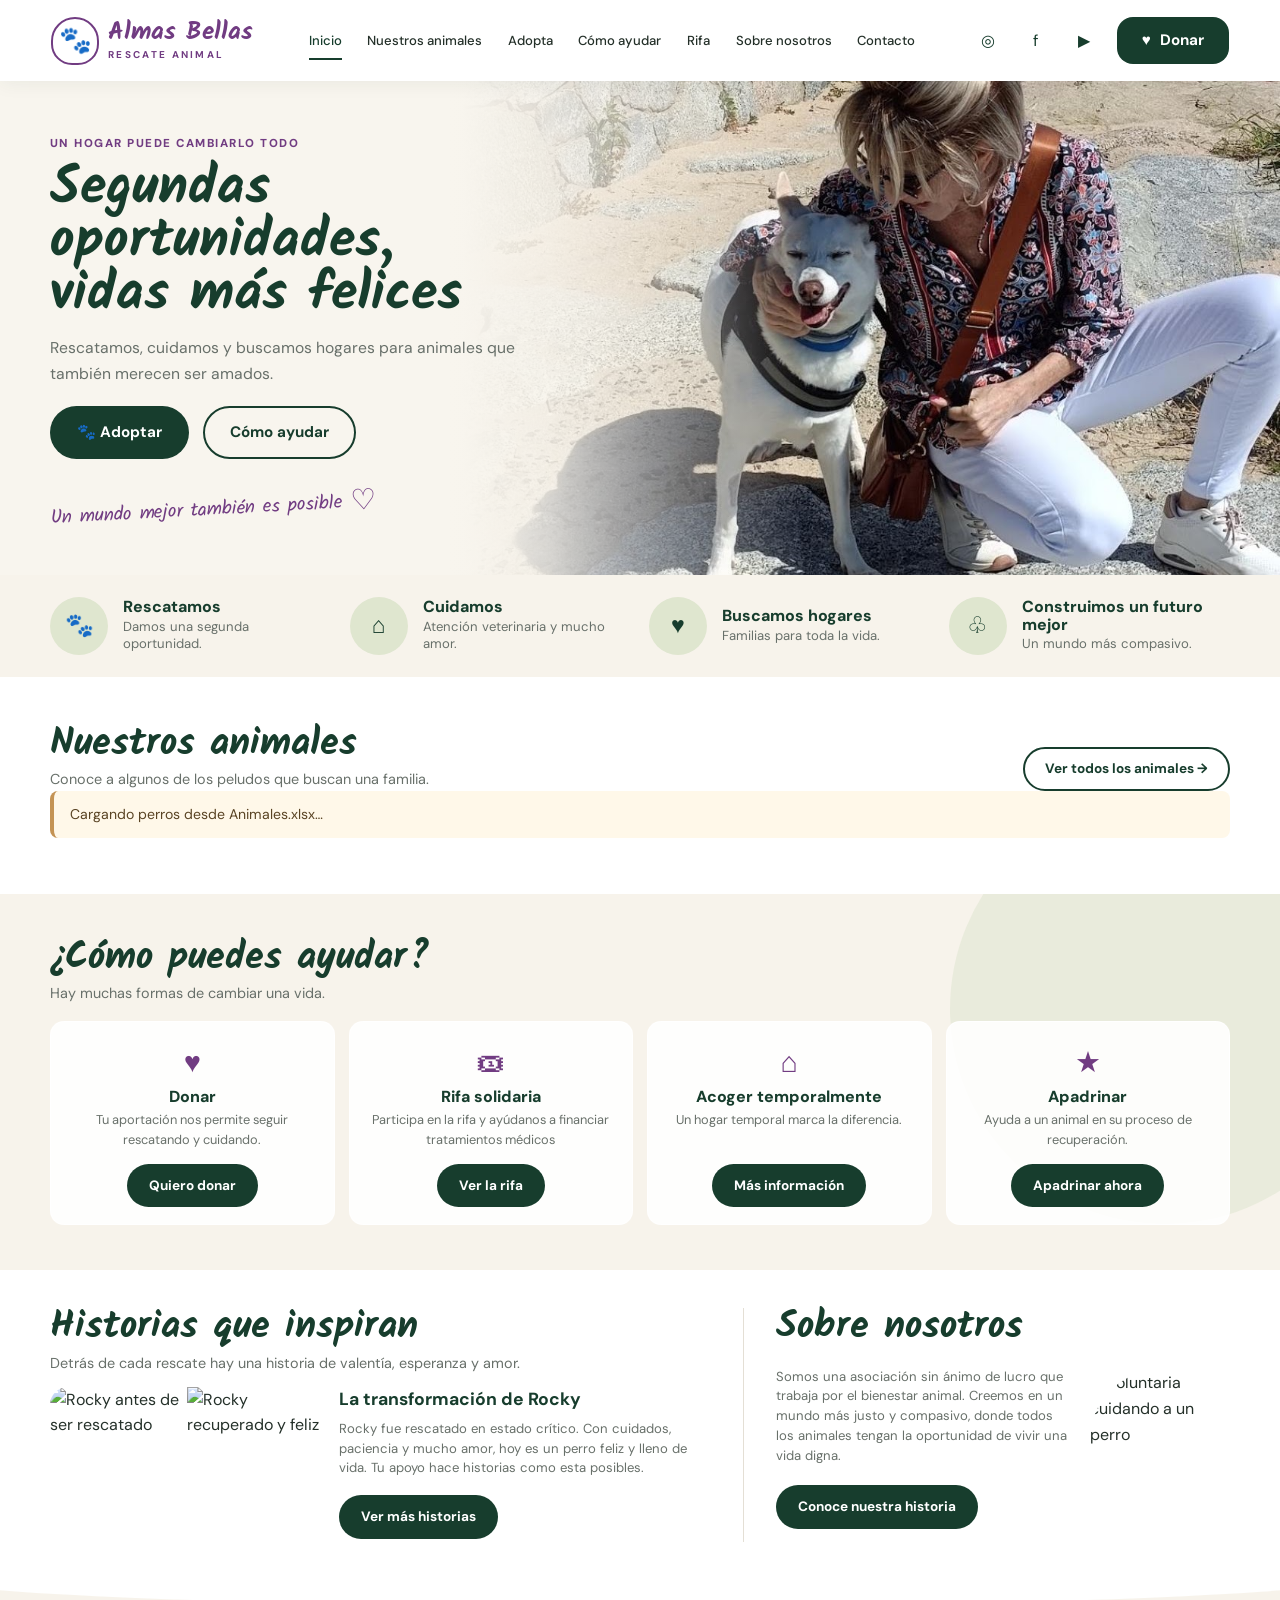
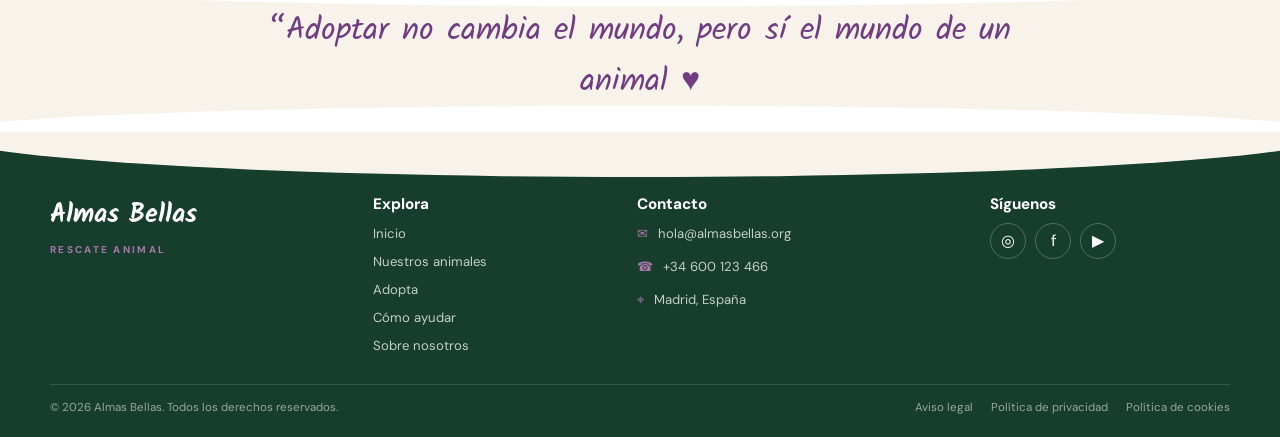
==== index.html @ 10e9b9e2 "wip" ====
<!doctype html>
<html lang="es">
<head>
  <meta charset="utf-8">
  <meta name="viewport" content="width=device-width, initial-scale=1">
  <meta name="theme-color" content="#173d2d">
  <meta name="description" content="Rescatamos, cuidamos y buscamos hogares para animales que también merecen ser amados.">
  <title>Almas Bellas | Rescate animal y adopción</title>
  <link rel="preconnect" href="https://fonts.googleapis.com">
  <link rel="preconnect" href="https://fonts.gstatic.com" crossorigin>
  <link href="https://fonts.googleapis.com/css2?family=DM+Sans:wght@400;500;600;700;800&family=Kalam:wght@400;700&display=swap" rel="stylesheet">
  <link rel="stylesheet" href="style.css">
  <script type="module" src="app.js"></script>
</head>
<body>
  <div id="app">
    <header class="site-header" id="inicio"><nav class="navbar" aria-label="Navegación principal">
      <a class="logo" href="#inicio" aria-label="Almas Bellas, inicio"><span class="logo-mark" aria-hidden="true">🐾</span><span class="logo-text"><span class="logo-name">Almas Bellas</span><span class="logo-subtitle">RESCATE ANIMAL</span></span></a>
      <div class="nav-menu" id="main-nav-menu"><a class="nav-link active" href="#inicio">Inicio</a><a class="nav-link" href="#animales">Nuestros animales</a><a class="nav-link" href="#adopta">Adopta</a><a class="nav-link" href="#ayudar">Cómo ayudar</a><a class="nav-link" href="rifa.html">Rifa</a><a class="nav-link" href="#nosotros">Sobre nosotros</a><a class="nav-link" href="#contacto">Contacto</a></div>
      <div class="nav-actions"><div class="social-links" aria-label="Síguenos"><a class="social-link" href="https://instagram.com" aria-label="Instagram">◎</a><a class="social-link" href="https://facebook.com" aria-label="Facebook">f</a><a class="social-link" href="https://youtube.com" aria-label="YouTube">▶</a></div><a class="btn btn-primary donate-nav" href="#ayudar">♥ <span>Donar</span></a></div>
      <button class="mobile-nav-toggle" type="button" aria-label="Abrir menú" aria-controls="main-nav-menu" aria-expanded="false">☰</button>
    </nav></header>
    <main>
      <section class="hero" aria-labelledby="hero-title"><div class="hero-content"><p class="eyebrow">Un hogar puede cambiarlo todo</p><h1 class="hero-title" id="hero-title">Segundas oportunidades,<br>vidas más felices</h1><p class="hero-description">Rescatamos, cuidamos y buscamos hogares para animales que también merecen ser amados.</p><div class="hero-buttons"><a class="btn btn-primary" href="#animales">🐾 Adoptar</a><a class="btn btn-secondary" href="#ayudar">Cómo ayudar</a></div><p class="hero-note">Un mundo mejor también es posible <span>♡</span></p></div><img class="hero-image" src="media/web/lara.jpg" alt="Lara junto a una voluntaria"></section>
      <section class="values" aria-label="Nuestros compromisos"><div class="container values-grid"><article class="value-item"><span class="value-icon">🐾</span><div><h3>Rescatamos</h3><p>Damos una segunda oportunidad.</p></div></article><article class="value-item"><span class="value-icon">⌂</span><div><h3>Cuidamos</h3><p>Atención veterinaria y mucho amor.</p></div></article><article class="value-item"><span class="value-icon">♥</span><div><h3>Buscamos hogares</h3><p>Familias para toda la vida.</p></div></article><article class="value-item"><span class="value-icon">♧</span><div><h3>Construimos un futuro mejor</h3><p>Un mundo más compasivo.</p></div></article></div></section>
      <section class="animals section" id="animales"><div class="container"><div class="animals-header section-header"><div><h2>Nuestros animales</h2><p>Conoce a algunos de los peludos que buscan una familia.</p></div><a class="btn btn-secondary btn-small" href="#contacto">Ver todos los animales →</a></div><p id="animals-status" class="data-notice" role="status" aria-live="polite">Cargando perros desde Animales.xlsx…</p><div class="animals-grid"></div></div></section>
      <section class="help section" id="ayudar"><div class="container"><div class="help-header section-header"><h2>¿Cómo puedes ayudar?</h2><p>Hay muchas formas de cambiar una vida.</p></div><div class="help-grid"><article class="help-card"><span class="help-icon">♥</span><h3>Donar</h3><p>Tu aportación nos permite seguir rescatando y cuidando.</p><a class="btn btn-primary btn-small" href="mailto:hola@almasbellas.org?subject=Quiero%20donar">Quiero donar</a></article><article class="help-card"><span class="help-icon">🎟</span><h3>Rifa solidaria</h3><p>Participa en la rifa y ayúdanos a financiar tratamientos médicos</p><a class="btn btn-primary btn-small" href="rifa.html">Ver la rifa</a></article><article class="help-card"><span class="help-icon">⌂</span><h3>Acoger temporalmente</h3><p>Un hogar temporal marca la diferencia.</p><a class="btn btn-primary btn-small" href="mailto:hola@almasbellas.org?subject=Acogida">Más información</a></article><article class="help-card"><span class="help-icon">★</span><h3>Apadrinar</h3><p>Ayuda a un animal en su proceso de recuperación.</p><a class="btn btn-primary btn-small" href="mailto:hola@almasbellas.org?subject=Apadrinamiento">Apadrinar ahora</a></article></div></div></section>
      <section class="stories section" id="adopta"><div class="container stories-layout"><div class="stories-column"><div class="section-header"><h2>Historias que inspiran</h2><p>Detrás de cada rescate hay una historia de valentía, esperanza y amor.</p></div><article class="story-card"><div class="story-images"><img src="https://images.unsplash.com/photo-1548199973-03cce0bbc87b?auto=format&fit=crop&w=500&q=80" alt="Rocky antes de ser rescatado" loading="lazy"><img src="https://images.unsplash.com/photo-1552053831-71594a27632d?auto=format&fit=crop&w=500&q=80" alt="Rocky recuperado y feliz" loading="lazy"></div><div class="story-info"><h3>La transformación de Rocky</h3><p>Rocky fue rescatado en estado crítico. Con cuidados, paciencia y mucho amor, hoy es un perro feliz y lleno de vida. Tu apoyo hace historias como esta posibles.</p><a class="btn btn-primary btn-small" href="#contacto">Ver más historias</a></div></article></div><aside class="about" id="nosotros"><h2>Sobre nosotros</h2><div class="about-content"><div class="about-text"><p>Somos una asociación sin ánimo de lucro que trabaja por el bienestar animal. Creemos en un mundo más justo y compasivo, donde todos los animales tengan la oportunidad de vivir una vida digna.</p><a class="btn btn-primary btn-small" href="#contacto">Conoce nuestra historia</a></div><div class="about-image"><img src="https://images.unsplash.com/photo-1601758228041-f3b2795255f1?auto=format&fit=crop&w=500&q=80" alt="Voluntaria cuidando a un perro" loading="lazy"></div></div></aside></div></section>
      <section class="quote"><p class="quote-text">Adoptar no cambia el mundo, pero sí el mundo de un animal</p></section>
    </main>
    <footer class="footer" id="contacto"><div class="container"><div class="footer-grid"><div class="footer-column"><a class="footer-logo" href="#inicio"><span class="logo-name">Almas Bellas</span><span class="logo-subtitle">RESCATE ANIMAL</span></a></div><div class="footer-column"><h3>Explora</h3><nav class="footer-links" aria-label="Enlaces del pie"><a href="#inicio">Inicio</a><a href="#animales">Nuestros animales</a><a href="#adopta">Adopta</a><a href="#ayudar">Cómo ayudar</a><a href="#nosotros">Sobre nosotros</a></nav></div><div class="footer-column"><h3>Contacto</h3><div class="footer-contact"><a class="contact-item" href="mailto:hola@almasbellas.org"><span class="contact-icon">✉</span>hola@almasbellas.org</a><a class="contact-item" href="tel:+34600123466"><span class="contact-icon">☎</span>+34 600 123 466</a><span class="contact-item"><span class="contact-icon">⌖</span>Madrid, España</span></div></div><div class="footer-column"><h3>Síguenos</h3><div class="footer-social"><a href="https://instagram.com" aria-label="Instagram">◎</a><a href="https://facebook.com" aria-label="Facebook">f</a><a href="https://youtube.com" aria-label="YouTube">▶</a></div></div></div><div class="footer-bottom"><p>© 2026 Almas Bellas. Todos los derechos reservados.</p><div class="footer-legal"><a href="#contacto">Aviso legal</a><a href="#contacto">Política de privacidad</a><a href="#contacto">Política de cookies</a></div></div></div></footer>
  </div>
</body>
</html>
---- style.css ----
/* =========================================================
   ALMAS BELLAS — RESCATE ANIMAL
   CSS COMPLETO
   ========================================================= */

/* =========================================================
   1. VARIABLES
   ========================================================= */

:root {
    /* Colores principales */
    --green-dark: #173d2d;
    --green: #315a3d;
    --green-medium: #55734b;
    --green-light: #dfe6cf;

    /* Morado del branding */
    --purple: #713c82;
    --purple-dark: #5b2e6c;
    --purple-light: #a878ad;
    --purple-soft: #eaddec;

    /* Fondos */
    --cream: #f7f3eb;
    --cream-dark: #eee8dc;
    --white: #ffffff;

    /* Texto */
    --text: #243029;
    --text-light: #68706a;
    --text-muted: #858b85;

    /* Detalles */
    --gold: #c49354;
    --border: #e4dfd5;

    /* Sombras */
    --shadow-sm: 0 4px 12px rgba(23, 61, 45, 0.08);
    --shadow: 0 8px 25px rgba(23, 61, 45, 0.12);
    --shadow-lg: 0 18px 45px rgba(23, 61, 45, 0.16);

    /* Bordes */
    --radius-sm: 10px;
    --radius: 18px;
    --radius-lg: 28px;
    --radius-xl: 40px;

    /* Layout */
    --container: 1180px;

    /* Transiciones */
    --transition: 0.3s ease;
}


/* =========================================================
   2. RESET
   ========================================================= */

*,
*::before,
*::after {
    box-sizing: border-box;
    margin: 0;
    padding: 0;
}

html {
    scroll-behavior: smooth;
    font-size: 16px;
}

body {
    min-height: 100vh;
    background: var(--white);
    color: var(--text);
    font-family: "Nunito", Arial, sans-serif;
    line-height: 1.6;
    overflow-x: hidden;
}

img {
    display: block;
    width: 100%;
    max-width: 100%;
}

button,
input,
textarea,
select {
    font: inherit;
}

button {
    cursor: pointer;
}

a {
    color: inherit;
    text-decoration: none;
}

ul,
ol {
    list-style: none;
}


/* =========================================================
   3. TIPOGRAFÍA
   ========================================================= */

/*
   Puedes cargar estas fuentes desde Google Fonts:

   @import url('https://fonts.googleapis.com/css2?
   family=DM+Sans:wght@400;500;600;700&
   family=Kalam:wght@400;700&
   display=swap');

   Kalam → títulos manuscritos
   DM Sans → texto general
*/

body {
    font-family: "DM Sans", Arial, sans-serif;
}

h1,
h2,
h3,
.handwritten {
    font-family: "Kalam", cursive;
}

h1,
h2,
h3,
p {
    margin-top: 0;
}

h1 {
    font-size: clamp(3rem, 6vw, 5rem);
    line-height: 0.98;
    font-weight: 700;
}

h2 {
    font-size: clamp(2.4rem, 4vw, 3.5rem);
    line-height: 1;
}

h3 {
    font-size: 1.7rem;
    line-height: 1.1;
}


/* =========================================================
   4. UTILIDADES
   ========================================================= */

.container {
    width: min(100% - 48px, var(--container));
    margin-inline: auto;
}

.text-purple {
    color: var(--purple);
}

.text-green {
    color: var(--green);
}

.text-center {
    text-align: center;
}

.section {
    padding: 90px 0;
}

.section-header {
    margin-bottom: 40px;
}

.section-header h2 {
    color: var(--green-dark);
    margin-bottom: 8px;
}

.section-header p {
    color: var(--text-light);
    font-size: 1.05rem;
}


/* =========================================================
   5. BOTONES
   ========================================================= */

.btn {
    display: inline-flex;
    align-items: center;
    justify-content: center;
    gap: 9px;

    min-height: 50px;
    padding: 12px 25px;

    border: 2px solid transparent;
    border-radius: 999px;

    font-size: 0.95rem;
    font-weight: 700;

    transition:
        transform var(--transition),
        background var(--transition),
        color var(--transition),
        border-color var(--transition),
        box-shadow var(--transition);
}

.btn:hover {
    transform: translateY(-3px);
}

.btn-primary {
    background: var(--green-dark);
    color: var(--white);
}

.btn-primary:hover {
    background: var(--green);
    box-shadow: var(--shadow);
}

.btn-secondary {
    background: transparent;
    color: var(--green-dark);
    border-color: var(--green-dark);
}

.btn-secondary:hover {
    background: var(--green-dark);
    color: var(--white);
}

.btn-purple {
    background: var(--purple);
    color: var(--white);
}

.btn-purple:hover {
    background: var(--purple-dark);
    box-shadow: var(--shadow);
}

.btn-small {
    min-height: 42px;
    padding: 9px 20px;
    font-size: 0.85rem;
}


/* =========================================================
   6. HEADER / NAVBAR
   ========================================================= */

.site-header {
    position: relative;
    z-index: 1000;
    background: var(--white);
}

.navbar {
    min-height: 82px;

    display: flex;
    align-items: center;
    justify-content: space-between;
    gap: 30px;

    padding: 0 40px;
}

.logo {
    display: flex;
    align-items: center;
    gap: 12px;

    color: var(--purple);
    flex-shrink: 0;
}

.logo img {
    width: 72px;
    height: 58px;
    object-fit: contain;
}

.logo-text {
    display: flex;
    flex-direction: column;
    line-height: 1;
}

.logo-name {
    font-family: "Kalam", cursive;
    font-size: 1.7rem;
    font-weight: 700;
}

.logo-subtitle {
    margin-top: 5px;
    font-size: 0.62rem;
    letter-spacing: 2px;
    font-weight: 700;
}

.nav-menu {
    display: flex;
    align-items: center;
    gap: 27px;
}

.nav-link {
    position: relative;

    color: var(--text);
    font-size: 0.9rem;
    font-weight: 500;

    padding: 30px 0;

    transition: color var(--transition);
}

.nav-link::after {
    content: "";

    position: absolute;
    left: 0;
    bottom: 21px;

    width: 0;
    height: 2px;

    background: var(--green-dark);

    transition: width var(--transition);
}

.nav-link:hover,
.nav-link.active {
    color: var(--green-dark);
}

.nav-link:hover::after,
.nav-link.active::after {
    width: 100%;
}

.nav-actions {
    display: flex;
    align-items: center;
    gap: 13px;
}

.social-links {
    display: flex;
    align-items: center;
    gap: 14px;
}

.social-link {
    display: grid;
    place-items: center;

    width: 34px;
    height: 34px;

    color: var(--green-dark);

    border-radius: 50%;

    transition:
        background var(--transition),
        color var(--transition),
        transform var(--transition);
}

.social-link:hover {
    color: var(--white);
    background: var(--purple);
    transform: translateY(-2px);
}


/* =========================================================
   7. HERO
   ========================================================= */

.hero {
    position: relative;
    min-height: 520px;

    display: flex;
    align-items: stretch;

    overflow: hidden;

    background: var(--cream);
}

.hero-content {
    position: relative;
    z-index: 3;

    width: 44%;

    display: flex;
    flex-direction: column;
    justify-content: center;

    padding: 70px 20px 70px max(40px, calc((100vw - var(--container)) / 2));
}

.hero-title {
    max-width: 530px;
    color: var(--green-dark);
    margin-bottom: 22px;
}

.hero-title span {
    color: var(--purple);
}

.hero-description {
    max-width: 470px;

    margin-bottom: 28px;

    color: var(--text-light);

    font-size: 1.05rem;
    line-height: 1.65;
}

.hero-buttons {
    display: flex;
    flex-wrap: wrap;
    gap: 14px;
}

.hero-image {
    position: absolute;
    top: 0;
    right: 0;

    width: 62%;
    height: 100%;

    object-fit: cover;
    object-position: center;
}

.hero::after {
    content: "";

    position: absolute;
    z-index: 2;

    top: 0;
    left: 36%;

    width: 25%;
    height: 100%;

    background: linear-gradient(
        90deg,
        var(--cream) 0%,
        rgba(247, 243, 235, 0.85) 25%,
        rgba(247, 243, 235, 0) 100%
    );

    pointer-events: none;
}

/* =========================================================
   8. BLOQUE DE VALORES
   ========================================================= */

.values {
    padding: 35px 0;
    background: var(--cream);
}

.values-grid {
    display: grid;
    grid-template-columns: repeat(4, 1fr);
    gap: 25px;
}

.value-item {
    display: flex;
    align-items: center;
    gap: 15px;
}

.value-icon {
    flex: 0 0 58px;

    width: 58px;
    height: 58px;

    display: grid;
    place-items: center;

    border-radius: 50%;

    background: var(--green-light);
    color: var(--green-dark);

    font-size: 1.45rem;
}

.value-item h3 {
    margin-bottom: 2px;

    font-family: "DM Sans", sans-serif;
    font-size: 1rem;
    font-weight: 800;

    color: var(--green-dark);
}

.value-item p {
    color: var(--text-light);
    font-size: 0.82rem;
    line-height: 1.35;
}


/* =========================================================
   9. ANIMALES
   ========================================================= */

.animals {
    padding: 85px 0;
    background: var(--white);
}

.animals-header {
    display: flex;
    align-items: end;
    justify-content: space-between;

    gap: 30px;

    margin-bottom: 30px;
}

.animals-grid {
    display: grid;
    grid-template-columns: repeat(4, 1fr);
    gap: 20px;
}

.animal-card {
    overflow: hidden;

    background: var(--white);

    border: 1px solid var(--border);
    border-radius: var(--radius);

    box-shadow: var(--shadow-sm);

    transition:
        transform var(--transition),
        box-shadow var(--transition);
}

.animal-card:hover {
    transform: translateY(-7px);
    box-shadow: var(--shadow);
}

.animal-image-wrapper {
    position: relative;
    height: 220px;
    overflow: hidden;
}

.animal-image {
    width: 100%;
    height: 100%;
    object-fit: cover;

    transition: transform 0.5s ease;
}

.animal-card:hover .animal-image {
    transform: scale(1.06);
}

.animal-favorite {
    position: absolute;
    top: 14px;
    right: 14px;

    width: 38px;
    height: 38px;

    display: grid;
    place-items: center;

    border: 0;
    border-radius: 50%;

    background: rgba(255, 255, 255, 0.9);

    color: var(--purple);

    font-size: 1.15rem;

    box-shadow: var(--shadow-sm);
}

.animal-content {
    padding: 18px;
}

.animal-name {
    margin-bottom: 3px;

    color: var(--green-dark);

    font-family: "Kalam", cursive;
    font-size: 1.55rem;
}

.animal-meta {
    margin-bottom: 5px;

    color: var(--text-light);

    font-size: 0.85rem;
    font-weight: 600;
}

.animal-description {
    min-height: 65px;

    margin-bottom: 15px;

    color: var(--text-light);

    font-size: 0.85rem;
    line-height: 1.45;
}

.animal-card .btn {
    width: 100%;
}


/* =========================================================
   10. SECCIÓN "CÓMO PUEDES AYUDAR"
   ========================================================= */

.help {
    position: relative;

    padding: 85px 0;

    overflow: hidden;

    background: var(--cream);
}

.help::before {
    content: "";

    position: absolute;

    right: -100px;
    top: -100px;

    width: 430px;
    height: 430px;

    border-radius: 50%;

    background: rgba(223, 230, 207, 0.55);
}

.help-header {
    position: relative;
    z-index: 2;

    margin-bottom: 30px;
}

.help-grid {
    position: relative;
    z-index: 2;

    display: grid;
    grid-template-columns: repeat(4, 1fr);
    gap: 18px;
}

.help-card {
    padding: 30px 20px;

    text-align: center;

    background: rgba(255, 255, 255, 0.88);

    border: 1px solid rgba(255, 255, 255, 0.8);
    border-radius: var(--radius);

    transition:
        transform var(--transition),
        box-shadow var(--transition);
}

.help-card:hover {
    transform: translateY(-6px);
    box-shadow: var(--shadow);
}

.help-icon {
    width: 55px;
    height: 55px;

    margin: 0 auto 15px;

    display: grid;
    place-items: center;

    color: var(--purple);

    font-size: 2rem;
}

.help-card h3 {
    margin-bottom: 8px;

    color: var(--green-dark);

    font-family: "DM Sans", sans-serif;
    font-size: 1rem;
    font-weight: 800;
}

.help-card p {
    min-height: 65px;

    margin-bottom: 17px;

    color: var(--text-light);

    font-size: 0.84rem;
}


/* =========================================================
   11. HISTORIAS
   ========================================================= */

.stories {
    padding: 85px 0;
    background: var(--white);
}

.stories-layout {
    display: grid;
    grid-template-columns: 1.15fr 0.85fr;
    gap: 60px;
}

.stories-column {
    min-width: 0;
}

.story-card {
    display: grid;
    grid-template-columns: 240px 1fr;
    gap: 25px;

    align-items: center;
}

.story-images {
    display: grid;
    grid-template-columns: 1fr 1fr;

    overflow: hidden;

    border-radius: var(--radius);
}

.story-images img {
    height: 220px;
    object-fit: cover;
}

.story-info h3 {
    margin-bottom: 10px;

    color: var(--green-dark);
}

.story-info p {
    margin-bottom: 17px;

    color: var(--text-light);

    font-size: 0.9rem;
}

.story-label {
    display: inline-block;

    margin-bottom: 10px;
    padding: 4px 9px;

    background: var(--cream);

    color: var(--green-dark);

    border-radius: 5px;

    font-size: 0.72rem;
    font-weight: 700;
}


/* =========================================================
   12. SOBRE NOSOTROS
   ========================================================= */

.about {
    position: relative;

    padding-left: 60px;

    border-left: 1px solid var(--border);
}

.about-content {
    display: flex;
    align-items: center;
    gap: 30px;
}

.about-text {
    flex: 1;
}

.about-text p {
    margin: 15px 0 20px;

    color: var(--text-light);

    font-size: 0.92rem;
}

.about-image {
    flex: 0 0 170px;

    width: 170px;
    height: 170px;

    overflow: hidden;

    border-radius: 50%;
}

.about-image img {
    width: 100%;
    height: 100%;
    object-fit: cover;
}


/* =========================================================
   13. FRASE INSPIRACIONAL
   ========================================================= */

.quote {
    position: relative;

    padding: 45px 20px;

    text-align: center;

    background: var(--cream);
}

.quote::before,
.quote::after {
    content: "";

    position: absolute;

    width: 100%;
    height: 50px;

    left: 0;

    background: var(--white);
}

.quote::before {
    top: -1px;

    clip-path: ellipse(55% 55% at 50% 0%);
}

.quote::after {
    bottom: -1px;

    clip-path: ellipse(55% 55% at 50% 100%);
}

.quote-text {
    position: relative;
    z-index: 2;

    max-width: 800px;

    margin: 0 auto;

    color: var(--purple);

    font-family: "Kalam", cursive;
    font-size: clamp(1.4rem, 3vw, 2rem);
}

.quote-text::before {
    content: "“";
}

.quote-text::after {
    content: " ♥";
}


/* =========================================================
   14. FOOTER
   ========================================================= */

.footer {
    position: relative;

    padding: 65px 0 25px;

    background: var(--green-dark);
    color: var(--white);

    overflow: hidden;
}

.footer::before {
    content: "";

    position: absolute;

    left: -5%;
    top: -45px;

    width: 110%;
    height: 90px;

    background: var(--cream);

    border-radius: 50%;
}

.footer-grid {
    position: relative;
    z-index: 2;

    display: grid;
    grid-template-columns: 1.2fr 0.8fr 1.2fr 1fr;

    gap: 45px;

    padding-top: 30px;
}

.footer-logo {
    display: inline-flex;
    flex-direction: column;

    color: var(--white);
}

.footer-logo .logo-name {
    color: var(--white);
}

.footer-logo .logo-subtitle {
    color: var(--purple-light);
}

.footer-column h3 {
    margin-bottom: 15px;

    color: var(--white);

    font-family: "DM Sans", sans-serif;
    font-size: 0.95rem;
    font-weight: 800;
}

.footer-links {
    display: flex;
    flex-direction: column;
    gap: 7px;
}

.footer-links a {
    color: rgba(255, 255, 255, 0.75);

    font-size: 0.82rem;

    transition:
        color var(--transition),
        padding-left var(--transition);
}

.footer-links a:hover {
    padding-left: 5px;
    color: var(--white);
}

.footer-contact {
    display: flex;
    flex-direction: column;
    gap: 12px;
}

.contact-item {
    display: flex;
    align-items: flex-start;
    gap: 10px;

    color: rgba(255, 255, 255, 0.75);

    font-size: 0.82rem;
}

.contact-icon {
    flex-shrink: 0;

    color: var(--purple-light);
}

.footer-social {
    display: flex;
    gap: 9px;
}

.footer-social a {
    width: 36px;
    height: 36px;

    display: grid;
    place-items: center;

    border: 1px solid rgba(255, 255, 255, 0.25);
    border-radius: 50%;

    color: var(--white);

    transition:
        background var(--transition),
        border-color var(--transition),
        transform var(--transition);
}

.footer-social a:hover {
    background: var(--purple);
    border-color: var(--purple);
    transform: translateY(-3px);
}

.footer-bottom {
    position: relative;
    z-index: 2;

    display: flex;
    align-items: center;
    justify-content: space-between;

    gap: 20px;

    margin-top: 50px;
    padding-top: 20px;

    border-top: 1px solid rgba(255, 255, 255, 0.13);

    color: rgba(255, 255, 255, 0.55);

    font-size: 0.72rem;
}

.footer-legal {
    display: flex;
    gap: 18px;
}


/* =========================================================
   15. DECORACIONES
   ========================================================= */

.paw-decoration {
    position: absolute;

    color: rgba(113, 60, 130, 0.1);

    pointer-events: none;

    user-select: none;
}

.heart-decoration {
    color: var(--purple);
    font-size: 2rem;
}


/* =========================================================
   16. FORMULARIOS
   ========================================================= */

.form {
    display: flex;
    flex-direction: column;
    gap: 17px;
}

.form-group {
    display: flex;
    flex-direction: column;
    gap: 7px;
}

.form-label {
    color: var(--green-dark);

    font-size: 0.85rem;
    font-weight: 700;
}

.form-input,
.form-textarea,
.form-select {
    width: 100%;

    padding: 13px 15px;

    background: var(--white);

    border: 1px solid var(--border);
    border-radius: var(--radius-sm);

    outline: none;

    color: var(--text);

    transition:
        border-color var(--transition),
        box-shadow var(--transition);
}

.form-input:focus,
.form-textarea:focus,
.form-select:focus {
    border-color: var(--purple);
    box-shadow: 0 0 0 3px rgba(113, 60, 130, 0.1);
}

.form-textarea {
    min-height: 140px;
    resize: vertical;
}


/* =========================================================
   17. CONTACTO
   ========================================================= */

.contact {
    padding: 90px 0;

    background: var(--cream);
}

.contact-grid {
    display: grid;
    grid-template-columns: 0.9fr 1.1fr;
    gap: 50px;

    align-items: start;
}

.contact-info h2 {
    margin-bottom: 15px;
}

.contact-info > p {
    max-width: 500px;

    margin-bottom: 25px;

    color: var(--text-light);
}

.contact-details {
    display: flex;
    flex-direction: column;
    gap: 17px;
}

.contact-detail {
    display: flex;
    align-items: center;
    gap: 13px;
}

.contact-detail-icon {
    width: 45px;
    height: 45px;

    display: grid;
    place-items: center;

    border-radius: 50%;

    background: var(--purple-soft);
    color: var(--purple);
}


/* =========================================================
   18. ADOPCIÓN
   ========================================================= */

.adoption-process {
    display: grid;
    grid-template-columns: repeat(4, 1fr);
    gap: 25px;
}

.process-step {
    position: relative;

    padding: 25px;

    background: var(--white);

    border: 1px solid var(--border);
    border-radius: var(--radius);

    text-align: center;
}

.process-number {
    width: 48px;
    height: 48px;

    margin: 0 auto 15px;

    display: grid;
    place-items: center;

    border-radius: 50%;

    background: var(--purple);
    color: var(--white);

    font-weight: 800;
}

.process-step h3 {
    margin-bottom: 8px;

    font-family: "DM Sans", sans-serif;
    font-size: 1rem;
    font-weight: 800;

    color: var(--green-dark);
}

.process-step p {
    color: var(--text-light);
    font-size: 0.84rem;
}


/* =========================================================
   19. ANIMACIONES
   ========================================================= */

@keyframes fadeUp {
    from {
        opacity: 0;
        transform: translateY(25px);
    }

    to {
        opacity: 1;
        transform: translateY(0);
    }
}

@keyframes float {
    0%,
    100% {
        transform: translateY(0);
    }

    50% {
        transform: translateY(-8px);
    }
}

.animate-up {
    animation: fadeUp 0.7s ease both;
}

.float {
    animation: float 4s ease-in-out infinite;
}


/* =========================================================
   20. RESPONSIVE — TABLET
   ========================================================= */

@media (max-width: 1100px) {

    .navbar {
        padding: 0 25px;
    }

    .nav-menu {
        gap: 17px;
    }

    .nav-link {
        font-size: 0.82rem;
    }

    .animals-grid {
        grid-template-columns: repeat(2, 1fr);
    }

    .values-grid {
        grid-template-columns: repeat(2, 1fr);
    }

    .help-grid {
        grid-template-columns: repeat(2, 1fr);
    }

    .stories-layout {
        grid-template-columns: 1fr;
    }

    .about {
        padding-left: 0;
        padding-top: 50px;
        border-left: 0;
        border-top: 1px solid var(--border);
    }

    .footer-grid {
        grid-template-columns: repeat(2, 1fr);
    }

    .adoption-process {
        grid-template-columns: repeat(2, 1fr);
    }
}


/* =========================================================
   21. RESPONSIVE — MÓVIL
   ========================================================= */

@media (max-width: 768px) {

    .container {
        width: min(100% - 30px, var(--container));
    }

    .section {
        padding: 65px 0;
    }


    /* HEADER */

    .navbar {
        min-height: 70px;
        padding: 0 15px;
    }

    .logo img {
        width: 52px;
        height: 45px;
    }

    .logo-name {
        font-size: 1.35rem;
    }

    .logo-subtitle {
        font-size: 0.5rem;
    }

    .nav-menu {
        display: none;
    }

    .nav-actions .social-links {
        display: none;
    }

    .nav-actions .btn {
        min-height: 42px;
        padding: 8px 17px;
        font-size: 0.82rem;
    }


    /* HERO */

    .hero {
        min-height: auto;

        display: flex;
        flex-direction: column;
    }

    .hero-content {
        width: 100%;

        padding: 60px 20px 35px;

        order: 1;
    }

    .hero-image {
        position: relative;

        width: 100%;
        height: 310px;

        order: 2;
    }

    .hero::after {
        display: none;
    }

    .hero-title {
        font-size: clamp(2.6rem, 12vw, 4rem);
    }

    .hero-description {
        font-size: 0.95rem;
    }

    /* VALUES */

    .values {
        padding: 30px 0;
    }

    .values-grid {
        grid-template-columns: 1fr 1fr;
        gap: 22px 15px;
    }

    .value-item {
        align-items: flex-start;
    }

    .value-icon {
        flex-basis: 45px;

        width: 45px;
        height: 45px;

        font-size: 1.1rem;
    }

    .value-item h3 {
        font-size: 0.85rem;
    }

    .value-item p {
        font-size: 0.72rem;
    }


    /* ANIMALES */

    .animals {
        padding: 65px 0;
    }

    .animals-header {
        align-items: flex-start;
        flex-direction: column;
        gap: 15px;
    }

    .animals-grid {
        grid-template-columns: 1fr;
    }

    .animal-image-wrapper {
        height: 250px;
    }


    /* HELP */

    .help-grid {
        grid-template-columns: 1fr 1fr;
        gap: 12px;
    }

    .help-card {
        padding: 25px 13px;
    }

    .help-card h3 {
        font-size: 0.88rem;
    }

    .help-card p {
        font-size: 0.76rem;
    }

    .help-card .btn {
        width: 100%;
        padding-inline: 10px;
        font-size: 0.72rem;
    }


    /* STORIES */

    .story-card {
        grid-template-columns: 1fr;
        gap: 20px;
    }

    .story-images img {
        height: 190px;
    }

    .about-content {
        align-items: flex-start;
        flex-direction: column;
    }

    .about-image {
        width: 140px;
        height: 140px;
    }


    /* FOOTER */

    .footer-grid {
        grid-template-columns: 1fr 1fr;
        gap: 35px 25px;
    }

    .footer-bottom {
        align-items: flex-start;
        flex-direction: column;
    }

    .footer-legal {
        flex-wrap: wrap;
    }


    /* CONTACT */

    .contact-grid {
        grid-template-columns: 1fr;
    }


    /* ADOPTION */

    .adoption-process {
        grid-template-columns: 1fr;
    }
}


/* =========================================================
   22. MÓVILES PEQUEÑOS
   ========================================================= */

@media (max-width: 480px) {

    .hero-content {
        padding: 45px 17px 30px;
    }

    .hero-title {
        font-size: 2.7rem;
    }

    .hero-buttons {
        flex-direction: column;
    }

    .hero-buttons .btn {
        width: 100%;
    }

    .hero-image {
        height: 260px;
    }

    .values-grid {
        grid-template-columns: 1fr;
    }

    .value-item {
        align-items: center;
    }

    .help-grid {
        grid-template-columns: 1fr;
    }

    .help-card p {
        min-height: auto;
    }

    .footer-grid {
        grid-template-columns: 1fr;
    }

    .footer-column:first-child {
        grid-column: auto;
    }

    .footer {
        padding-bottom: 20px;
    }

    .quote {
        padding: 55px 20px;
    }
}


/* =========================================================
   23. ACCESIBILIDAD
   ========================================================= */

:focus-visible {
    outline: 3px solid var(--purple);
    outline-offset: 3px;
}

@media (prefers-reduced-motion: reduce) {

    html {
        scroll-behavior: auto;
    }

    *,
    *::before,
    *::after {
        animation-duration: 0.01ms !important;
        animation-iteration-count: 1 !important;
        transition-duration: 0.01ms !important;
    }
}


/* =========================================================
   24. SELECCIÓN DE TEXTO
   ========================================================= */

::selection {
    background: var(--purple);
    color: var(--white);
}


/* =========================================================
   25. SCROLLBAR
   ========================================================= */

::-webkit-scrollbar {
    width: 10px;
}

::-webkit-scrollbar-track {
    background: var(--cream);
}

::-webkit-scrollbar-thumb {
    background: var(--green-medium);
    border-radius: 20px;
}

::-webkit-scrollbar-thumb:hover {
    background: var(--purple);
}

/* Portada de la asociación */
.site-header { position: sticky; top: 0; box-shadow: 0 3px 18px rgba(23,61,45,.06); }
.navbar { max-width: 1600px; min-height: 76px; margin: auto; padding-inline: clamp(20px,4vw,54px); gap: 22px; }
.logo { gap: 9px; }
.logo-mark { display:grid; place-items:center; width:48px; height:48px; border:2px solid var(--purple); border-radius:50% 50% 44% 44%; font-size:1.65rem; }
.logo-name { font-size:1.55rem; }
.logo-subtitle { letter-spacing:2.3px; }
.nav-menu { gap: clamp(12px,2vw,26px); }
.nav-link { white-space:nowrap; font-size:.82rem; }
.nav-actions { gap: 16px; }
.donate-nav { min-height:44px; padding:9px 23px; border-radius:16px; }
.hero { min-height:490px; background:linear-gradient(90deg,#f8f5ee 0%,#f8f5ee 35%,#ece5da 100%); }
.hero-content { width:48%; padding-top:54px; padding-bottom:48px; }
.hero-title { font-size:clamp(2.8rem,4.2vw,4rem); margin-bottom:14px; }
.hero-description { margin-bottom:19px; font-size:.98rem; }
.eyebrow { margin-bottom:10px; color:var(--purple); text-transform:uppercase; letter-spacing:.13em; font-size:.72rem; font-weight:800; }
.hero-note { margin-top:22px; color:var(--purple); font-family:"Kalam",cursive; font-size:1.2rem; transform:rotate(-3deg); }
.hero-note span { font-size:1.8rem; vertical-align:middle; }
.hero-image { width:64%; object-position:center 45%; }
.hero::after { left:36%; width:27%; background:linear-gradient(90deg,#f8f5ee 0%,rgba(248,245,238,.84) 25%,rgba(248,245,238,0) 100%); }
.values { padding:22px 0; }
.values-grid { gap:18px; }
.animals { padding:48px 0 40px; }
.animals-header { margin-bottom:18px; }
.animals-header .section-header, .animals-header.section-header { margin-bottom:0; }
.section-header h2, .help-header h2, .stories h2, .about h2 { font-size:clamp(2rem,3vw,2.65rem); color:var(--green-dark); margin-bottom:5px; }
.section-header p { font-size:.9rem; }
.animals-grid { gap:16px; }
.animal-card { border-radius:13px; }
.animal-image-wrapper { height:170px; }
.animal-content { padding:12px; }
.animal-name { font-size:1.35rem; }
.animal-description { min-height:60px; margin-bottom:9px; }
.animal-favorite { background:rgba(23,39,29,.58); color:white; box-shadow:none; font-size:1.6rem; }
.help { padding:45px 0; }
.help-header { margin-bottom:16px; }
.help-grid { gap:14px; }
.help-card { padding:17px 13px; border-radius:14px; }
.help-icon { height:42px; margin-bottom:7px; font-size:1.8rem; }
.help-card p { min-height:44px; margin-bottom:10px; font-size:.8rem; }
.help-card h3 { margin-bottom:4px; }
.stories { padding:38px 0; }
.stories-layout { gap:34px; }
.stories .section-header { margin-bottom:12px; }
.story-card { grid-template-columns:minmax(190px,.85fr) 1.15fr; gap:16px; }
.story-images img { height:155px; }
.story-info h3 { font-family:"DM Sans",sans-serif; font-size:1.1rem; }
.story-info p, .about-text p { font-size:.82rem; line-height:1.5; }
.about { padding-left:32px; }
.about-content { gap:18px; }
.about-image { flex-basis:140px; width:140px; height:140px; }
.quote { padding:25px 20px; }
.footer { padding:46px 0 20px; }
.footer-grid { grid-template-columns:1fr .8fr 1.1fr .8fr; gap:24px; padding-top:18px; }
.footer-logo .logo-name { font-size:1.6rem; }
.footer-bottom { margin-top:28px; padding-top:14px; }
.footer-column h3 { margin-bottom:10px; }

@media (max-width:1100px) {
  .navbar { flex-wrap:wrap; justify-content:center; padding-block:12px; }
  .nav-menu { order:3; width:100%; justify-content:center; }
  .nav-link { padding:8px 0; }
  .nav-link::after { bottom:2px; }
  .hero-content { width:52%; }
}
@media (max-width:768px) {
  .navbar { min-height:65px; flex-wrap:nowrap; justify-content:space-between; }
  .nav-menu { display:none; }
  .logo-mark { width:40px; height:40px; }
  .logo-name { font-size:1.35rem; }
  .hero { min-height:0; }
  .hero-content { width:100%; padding:43px 20px 26px; }
  .hero-image { width:100%; height:300px; object-position:center 47%; }
  .hero::after { display:none; }
  .hero-note { margin-top:15px; }
  .animals { padding:42px 0 34px; }
  .animal-image-wrapper { height:205px; }
  .stories-layout { gap:32px; }
  .about { padding:25px 0 0; }
  .story-card { grid-template-columns:1fr; }
  .story-images img { height:180px; }
}
@media (max-width:480px) {
  .navbar { padding-inline:12px; gap:8px; }
  .logo { gap:7px; }
  .logo-mark { width:35px; height:35px; font-size:1.25rem; }
  .logo-name { font-size:1.15rem; }
  .logo-subtitle { font-size:.45rem; letter-spacing:1.5px; }
  .nav-actions { gap:0; }
  .nav-actions .btn { min-height:38px; padding:7px 12px; }
  .hero-title { font-size:2.65rem; }
  .hero-buttons { flex-direction:row; }
  .hero-buttons .btn { width:auto; flex:1; padding-inline:10px; }
  .hero-image { height:245px; }
  .values-grid { grid-template-columns:1fr 1fr; gap:18px 12px; }
  .value-item { align-items:flex-start; }
  .value-icon { flex-basis:40px; width:40px; height:40px; font-size:1rem; }
  .animals-header { gap:12px; }
  .animals-header .btn { align-self:flex-start; }
  .animals-grid, .help-grid { grid-template-columns:1fr; }
  .animal-image-wrapper { height:230px; }
  .help-card { padding:20px 15px; }
  .help-card p { min-height:0; }
  .footer-grid { grid-template-columns:1fr 1fr; }
  .footer-column:first-child { grid-column:auto; }
  .footer-legal { gap:10px; }
}

.data-notice { margin:0 0 16px; padding:12px 16px; border-left:4px solid var(--gold); border-radius:8px; background:#fff8e9; color:#594323; font-size:.88rem; }

.excel-test-page { min-height:100vh; background:var(--cream); }
.excel-test { width:min(100% - 32px,760px); padding-block:clamp(32px,8vh,80px); }
.excel-test-back { display:inline-block; margin-bottom:36px; color:var(--green-dark); font-weight:700; }
.excel-test-header { margin-bottom:28px; }
.excel-test-mark { display:grid; place-items:center; width:56px; height:56px; margin-bottom:18px; border-radius:18px; background:var(--green-light); font-size:1.7rem; }
.excel-test-header .eyebrow { margin-bottom:8px; }
.excel-test-header h1 { margin-bottom:8px; color:var(--green-dark); font-size:clamp(2.4rem,6vw,3.5rem); }
.excel-test-header > p:last-child { color:var(--text-light); }
.excel-test-card { padding:clamp(20px,5vw,34px); border:1px solid var(--border); border-radius:var(--radius); background:white; box-shadow:var(--shadow); }
.excel-test-card-heading { display:flex; align-items:flex-start; justify-content:space-between; gap:16px; margin-bottom:18px; }
.excel-test-kicker { color:var(--purple); font-size:.72rem; font-weight:800; letter-spacing:.12em; }
.excel-test-card h2 { margin-top:4px; color:var(--green-dark); font-family:"DM Sans",sans-serif; font-size:1.35rem; }
.excel-test-card h3 { margin:24px 0 12px; color:var(--green-dark); font-size:1rem; }
.excel-test-badge { flex-shrink:0; padding:6px 11px; border-radius:99px; font-size:.78rem; font-weight:800; }
.excel-test-badge.is-loading { background:#f3f0e9; color:#6e685a; }
.excel-test-badge.is-success { background:#e7f3e9; color:#245c36; }
.excel-test-badge.is-error { background:#fbe9e5; color:#943b2d; }
.excel-test-message { min-height:48px; padding:13px 15px; border-radius:10px; background:var(--cream); color:var(--text); font-size:.92rem; }
.excel-test-details { display:grid; grid-template-columns:1fr 1fr; gap:0 22px; margin:20px 0; }
.excel-test-details > div { padding:12px 0; border-bottom:1px solid var(--border); }
.excel-test-details dt { color:var(--text-light); font-size:.78rem; }
.excel-test-details dd { margin:4px 0 0; color:var(--green-dark); font-weight:700; overflow-wrap:anywhere; }
.excel-test-details code { padding:2px 6px; border-radius:5px; background:var(--cream); }
.excel-test-button { width:100%; }
.excel-test-button:disabled { cursor:wait; opacity:.65; }
.excel-test-preview[hidden] { display:none; }
.excel-test-table-scroll { overflow-x:auto; }
.excel-test-preview table { width:100%; border-collapse:collapse; text-align:left; font-size:.86rem; }
.excel-test-preview th, .excel-test-preview td { padding:10px 8px; border-bottom:1px solid var(--border); }
.excel-test-preview th { color:var(--text-light); font-size:.76rem; }
.excel-test-row-state { display:inline-block; padding:3px 8px; border-radius:99px; font-size:.74rem; font-weight:800; }
.excel-test-row-state.is-published { background:#e7f3e9; color:#245c36; }
.excel-test-row-state.is-hidden { background:#fbe9e5; color:#943b2d; }
.excel-test-note { margin-top:18px; color:var(--text-light); text-align:center; font-size:.84rem; }
@media(max-width:520px) { .excel-test-details { grid-template-columns:1fr; } .excel-test-card-heading { flex-direction:column; } }

.mobile-nav-toggle { display:none; }
@media(max-width:768px) {
  .navbar { position:relative; }
  .mobile-nav-toggle {
    display:grid;
    place-items:center;
    flex:0 0 42px;
    width:42px;
    height:42px;
    padding:0;
    border:1px solid var(--green-dark);
    border-radius:12px;
    background:var(--white);
    color:var(--green-dark);
    font-size:1.55rem;
    line-height:1;
    cursor:pointer;
  }
  .nav-menu.is-open {
    position:absolute;
    z-index:1001;
    top:100%;
    right:0;
    left:0;
    display:flex;
    flex-direction:column;
    align-items:stretch;
    gap:0;
    padding:8px 18px 14px;
    background:var(--white);
    box-shadow:0 12px 20px rgba(23,61,45,.12);
  }
  .nav-menu.is-open .nav-link { padding:13px 4px; border-bottom:1px solid var(--cream-dark); }
  .nav-menu.is-open .nav-link:last-child { border-bottom:0; }
}

.raffle-page { min-height:100vh; display:flex; flex-direction:column; background:var(--cream); }
.raffle-page .site-header { position:sticky; top:0; }
.raffle-nav-links { display:flex; align-items:center; gap:24px; margin-left:auto; }
.raffle-nav-links a, .raffle-back a { color:var(--green-dark); font-weight:700; }
.raffle-nav-links a:hover, .raffle-back a:hover { color:var(--purple); }
.raffle-main { flex:1; padding-block:20px; }
.raffle-hero { max-width:560px; margin:0 auto 18px; padding:18px 24px; border-radius:20px; background:linear-gradient(135deg,#fff 0%,var(--purple-soft) 100%); text-align:center; box-shadow:var(--shadow); }
.raffle-heading { display:flex; align-items:center; justify-content:center; gap:10px; margin-bottom:6px; }
.raffle-icon { display:grid; flex:0 0 42px; place-items:center; width:42px; height:42px; margin:0; border-radius:14px; background:var(--white); font-size:1.4rem; }
.raffle-hero .eyebrow { margin-bottom:10px; }
.raffle-hero h1 { margin:0; color:var(--green-dark); font-size:clamp(1.8rem,4vw,2.5rem); }
.raffle-lead { max-width:500px; margin:0 auto 12px; color:var(--text-light); font-size:.95rem; }
.raffle-layout { display:grid; grid-template-columns:minmax(240px,.8fr) minmax(320px,1.2fr); gap:24px; max-width:980px; margin:0 auto 28px; }
.raffle-prizes, .raffle-numbers-panel { padding:clamp(20px,4vw,32px); border:1px solid var(--border); border-radius:20px; background:var(--white); }
.raffle-kicker { margin-bottom:8px; color:var(--purple); font-size:.72rem; font-weight:800; letter-spacing:.12em; }
.raffle-prizes h2, .raffle-numbers-panel h2 { margin-bottom:12px; color:var(--green-dark); }
.raffle-prize-table { width:100%; border-collapse:collapse; text-align:left; }
.raffle-prize-table th, .raffle-prize-table td { padding:12px 8px; border-bottom:1px solid var(--border); vertical-align:top; }
.raffle-prize-table th { color:var(--text-light); font-size:.8rem; }
.raffle-prize-description { margin:16px 0; color:var(--text-light); }
.raffle-gallery { display:grid; grid-template-columns:repeat(auto-fit,minmax(110px,1fr)); gap:10px; margin-top:18px; }
.raffle-gallery:empty { display:none; }
.raffle-gallery img { width:100%; aspect-ratio:1; border-radius:12px; object-fit:cover; }
.raffle-pending-note, .raffle-numbers-panel > p { margin-top:12px; color:var(--text-light); font-size:.86rem; }
.raffle-number-status, .raffle-number-legend { margin-top:10px; color:var(--text-light); font-size:.86rem; }
.raffle-number-legend span { margin-right:5px; }
.raffle-number-grid { display:grid; grid-template-columns:repeat(10,minmax(0,1fr)); gap:7px; margin-top:16px; padding:2px; }
.raffle-number { display:grid; place-items:center; min-height:32px; border:1px solid var(--green-light); border-radius:8px; background:var(--cream); color:var(--green-dark); font-size:.79rem; font-weight:800; }
.raffle-number.is-purchased { border-color:var(--purple-soft); background:var(--purple-soft); font-size:1rem; }
.raffle-info { max-width:760px; margin:0 auto; padding:28px; border:1px solid var(--border); border-radius:20px; background:var(--white); text-align:center; }
.raffle-info h2 { margin-bottom:10px; color:var(--green-dark); }
.raffle-info p { margin-bottom:12px; color:var(--text-light); }
.raffle-email { color:var(--purple); font-weight:800; }
.raffle-back { max-width:760px; margin:24px auto 0; }
.raffle-footer { padding:22px 16px; background:var(--green-dark); color:var(--white); text-align:center; font-size:.84rem; }
.raffle-footer p { margin:0; }
@media(max-width:640px) {
  .raffle-page .navbar { gap:10px; }
  .raffle-nav-links { display:none; }
  .raffle-page .donate-nav { margin-left:auto; }
  .raffle-main { padding-block:36px; }
  .raffle-layout { grid-template-columns:1fr; }
}
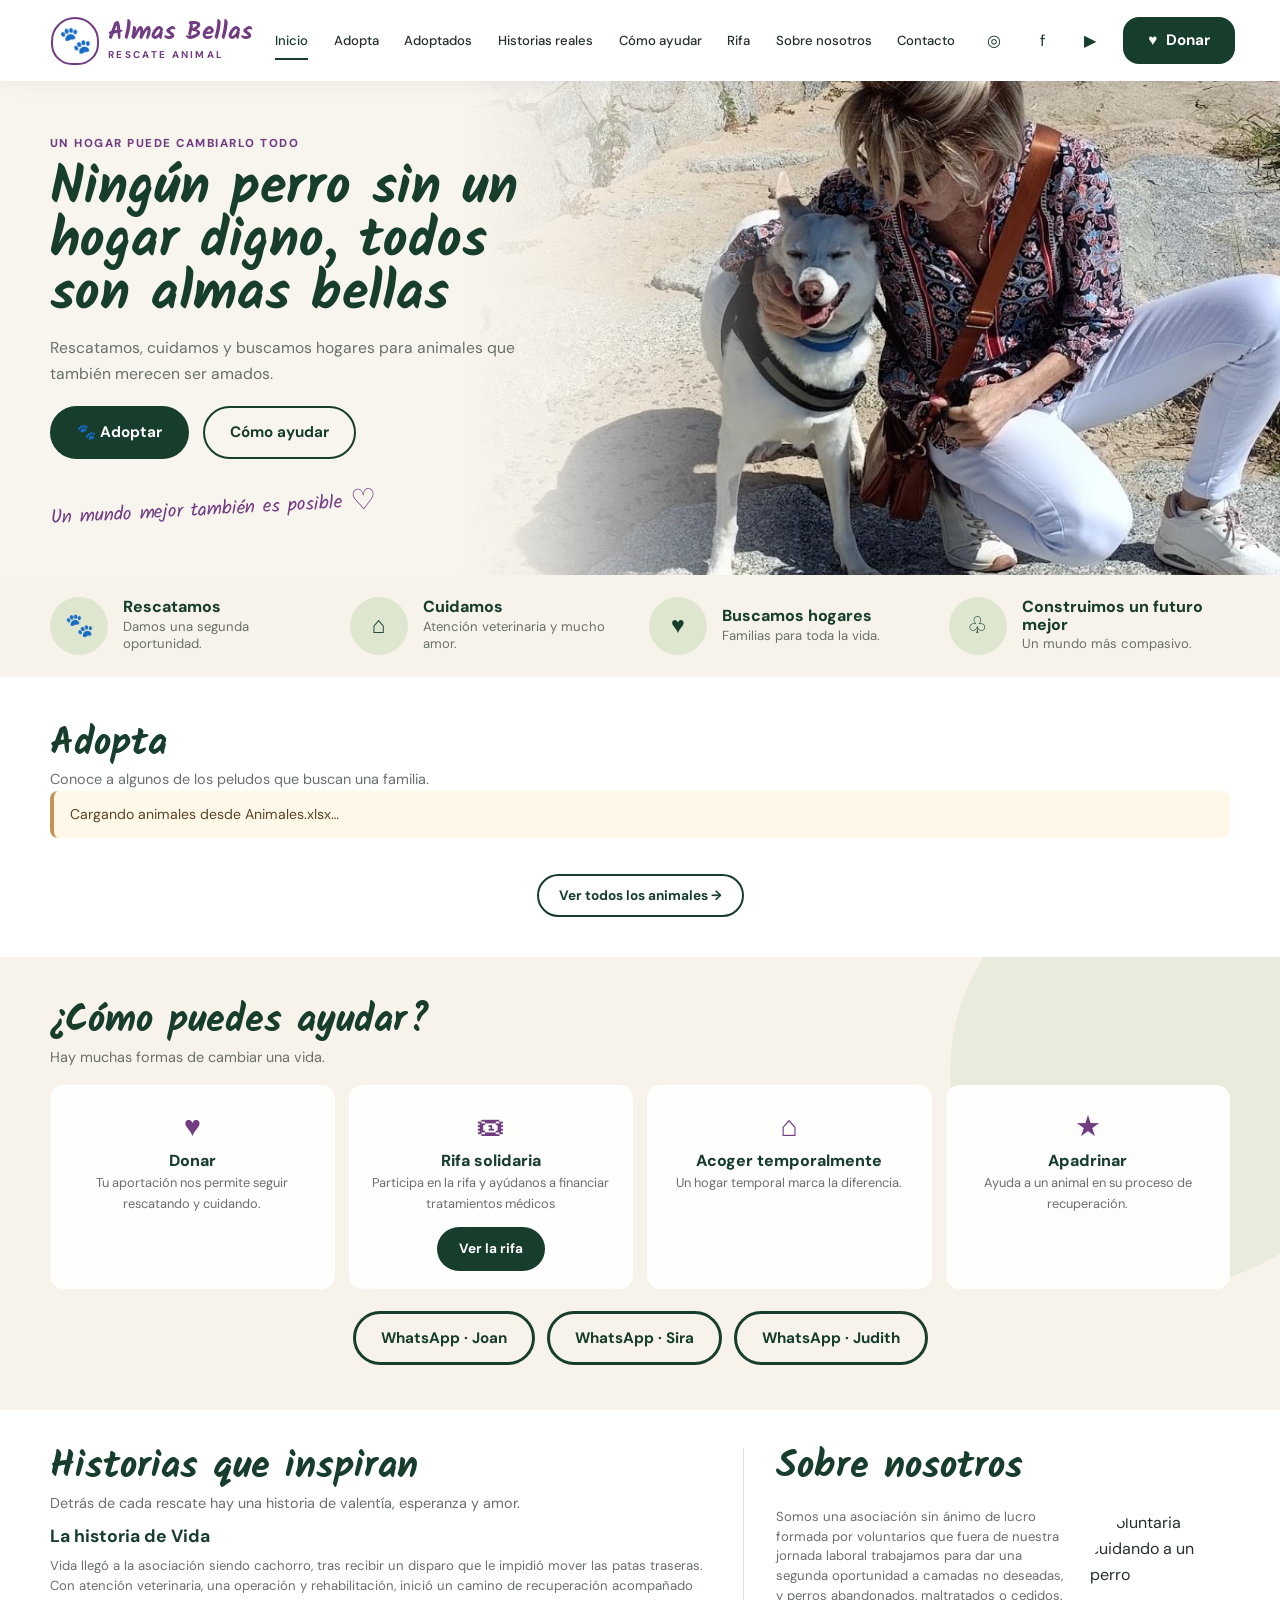
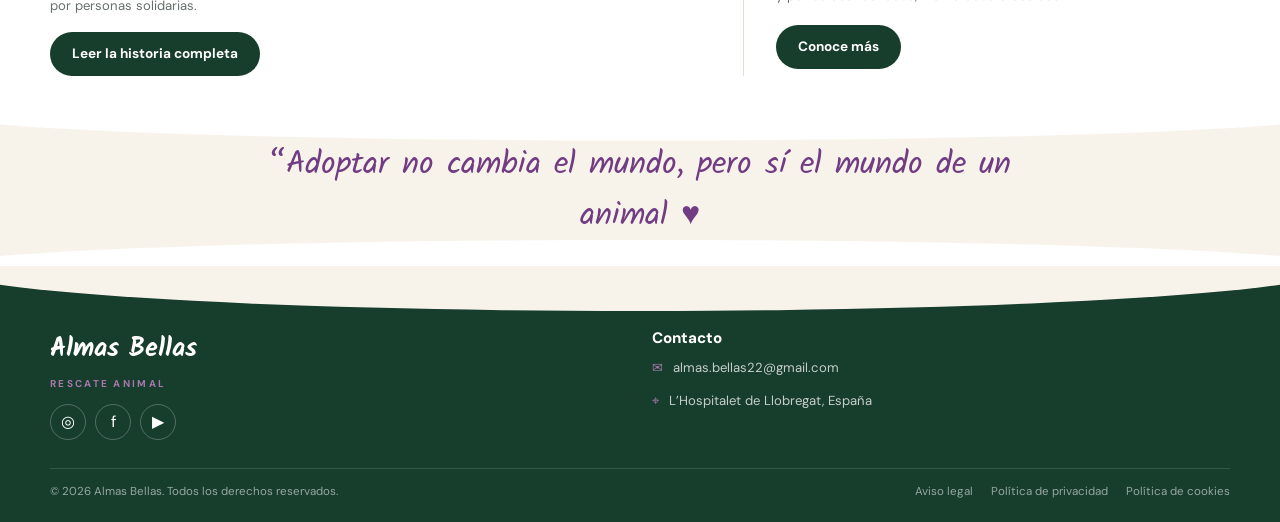
==== commit 5d80a95b: "rellenando datos" ====
--- a/index.html
+++ b/index.html
@@ -16,19 +16,27 @@
   <div id="app">
     <header class="site-header" id="inicio"><nav class="navbar" aria-label="Navegación principal">
       <a class="logo" href="#inicio" aria-label="Almas Bellas, inicio"><span class="logo-mark" aria-hidden="true">🐾</span><span class="logo-text"><span class="logo-name">Almas Bellas</span><span class="logo-subtitle">RESCATE ANIMAL</span></span></a>
-      <div class="nav-menu" id="main-nav-menu"><a class="nav-link active" href="#inicio">Inicio</a><a class="nav-link" href="#animales">Nuestros animales</a><a class="nav-link" href="#adopta">Adopta</a><a class="nav-link" href="#ayudar">Cómo ayudar</a><a class="nav-link" href="rifa.html">Rifa</a><a class="nav-link" href="#nosotros">Sobre nosotros</a><a class="nav-link" href="#contacto">Contacto</a></div>
+      <div class="nav-menu" id="main-nav-menu"><a class="nav-link active" href="#inicio">Inicio</a><a class="nav-link" href="adopta.html">Adopta</a><a class="nav-link" href="adoptados.html">Adoptados</a><a class="nav-link" href="historias.html">Historias reales</a><a class="nav-link" href="#ayudar">Cómo ayudar</a><a class="nav-link" href="rifa.html">Rifa</a><a class="nav-link" href="nosotros.html">Sobre nosotros</a><a class="nav-link" href="nosotros.html#contacto">Contacto</a></div>
       <div class="nav-actions"><div class="social-links" aria-label="Síguenos"><a class="social-link" href="https://instagram.com" aria-label="Instagram">◎</a><a class="social-link" href="https://facebook.com" aria-label="Facebook">f</a><a class="social-link" href="https://youtube.com" aria-label="YouTube">▶</a></div><a class="btn btn-primary donate-nav" href="#ayudar">♥ <span>Donar</span></a></div>
       <button class="mobile-nav-toggle" type="button" aria-label="Abrir menú" aria-controls="main-nav-menu" aria-expanded="false">☰</button>
     </nav></header>
     <main>
-      <section class="hero" aria-labelledby="hero-title"><div class="hero-content"><p class="eyebrow">Un hogar puede cambiarlo todo</p><h1 class="hero-title" id="hero-title">Segundas oportunidades,<br>vidas más felices</h1><p class="hero-description">Rescatamos, cuidamos y buscamos hogares para animales que también merecen ser amados.</p><div class="hero-buttons"><a class="btn btn-primary" href="#animales">🐾 Adoptar</a><a class="btn btn-secondary" href="#ayudar">Cómo ayudar</a></div><p class="hero-note">Un mundo mejor también es posible <span>♡</span></p></div><img class="hero-image" src="media/web/lara.jpg" alt="Lara junto a una voluntaria"></section>
+      <section class="hero" aria-labelledby="hero-title">
+        <div class="hero-content">
+          <p class="eyebrow">Un hogar puede cambiarlo todo</p>
+          <h1 class="hero-title" id="hero-title">Ningún perro sin un hogar digno, todos son almas bellas</h1>
+          <p class="hero-description">Rescatamos, cuidamos y buscamos hogares para animales que también merecen ser amados.</p>
+          <div class="hero-buttons">
+            <a class="btn btn-primary" href="adopta.html">🐾 Adoptar</a>
+            <a class="btn btn-secondary" href="#ayudar">Cómo ayudar</a></div>
+            <p class="hero-note">Un mundo mejor también es posible <span>♡</span></p></div><img class="hero-image" src="media/web/lara.jpg" alt="Lara junto a una voluntaria"></section>
       <section class="values" aria-label="Nuestros compromisos"><div class="container values-grid"><article class="value-item"><span class="value-icon">🐾</span><div><h3>Rescatamos</h3><p>Damos una segunda oportunidad.</p></div></article><article class="value-item"><span class="value-icon">⌂</span><div><h3>Cuidamos</h3><p>Atención veterinaria y mucho amor.</p></div></article><article class="value-item"><span class="value-icon">♥</span><div><h3>Buscamos hogares</h3><p>Familias para toda la vida.</p></div></article><article class="value-item"><span class="value-icon">♧</span><div><h3>Construimos un futuro mejor</h3><p>Un mundo más compasivo.</p></div></article></div></section>
-      <section class="animals section" id="animales"><div class="container"><div class="animals-header section-header"><div><h2>Nuestros animales</h2><p>Conoce a algunos de los peludos que buscan una familia.</p></div><a class="btn btn-secondary btn-small" href="#contacto">Ver todos los animales →</a></div><p id="animals-status" class="data-notice" role="status" aria-live="polite">Cargando perros desde Animales.xlsx…</p><div class="animals-grid"></div></div></section>
-      <section class="help section" id="ayudar"><div class="container"><div class="help-header section-header"><h2>¿Cómo puedes ayudar?</h2><p>Hay muchas formas de cambiar una vida.</p></div><div class="help-grid"><article class="help-card"><span class="help-icon">♥</span><h3>Donar</h3><p>Tu aportación nos permite seguir rescatando y cuidando.</p><a class="btn btn-primary btn-small" href="mailto:hola@almasbellas.org?subject=Quiero%20donar">Quiero donar</a></article><article class="help-card"><span class="help-icon">🎟</span><h3>Rifa solidaria</h3><p>Participa en la rifa y ayúdanos a financiar tratamientos médicos</p><a class="btn btn-primary btn-small" href="rifa.html">Ver la rifa</a></article><article class="help-card"><span class="help-icon">⌂</span><h3>Acoger temporalmente</h3><p>Un hogar temporal marca la diferencia.</p><a class="btn btn-primary btn-small" href="mailto:hola@almasbellas.org?subject=Acogida">Más información</a></article><article class="help-card"><span class="help-icon">★</span><h3>Apadrinar</h3><p>Ayuda a un animal en su proceso de recuperación.</p><a class="btn btn-primary btn-small" href="mailto:hola@almasbellas.org?subject=Apadrinamiento">Apadrinar ahora</a></article></div></div></section>
-      <section class="stories section" id="adopta"><div class="container stories-layout"><div class="stories-column"><div class="section-header"><h2>Historias que inspiran</h2><p>Detrás de cada rescate hay una historia de valentía, esperanza y amor.</p></div><article class="story-card"><div class="story-images"><img src="https://images.unsplash.com/photo-1548199973-03cce0bbc87b?auto=format&fit=crop&w=500&q=80" alt="Rocky antes de ser rescatado" loading="lazy"><img src="https://images.unsplash.com/photo-1552053831-71594a27632d?auto=format&fit=crop&w=500&q=80" alt="Rocky recuperado y feliz" loading="lazy"></div><div class="story-info"><h3>La transformación de Rocky</h3><p>Rocky fue rescatado en estado crítico. Con cuidados, paciencia y mucho amor, hoy es un perro feliz y lleno de vida. Tu apoyo hace historias como esta posibles.</p><a class="btn btn-primary btn-small" href="#contacto">Ver más historias</a></div></article></div><aside class="about" id="nosotros"><h2>Sobre nosotros</h2><div class="about-content"><div class="about-text"><p>Somos una asociación sin ánimo de lucro que trabaja por el bienestar animal. Creemos en un mundo más justo y compasivo, donde todos los animales tengan la oportunidad de vivir una vida digna.</p><a class="btn btn-primary btn-small" href="#contacto">Conoce nuestra historia</a></div><div class="about-image"><img src="https://images.unsplash.com/photo-1601758228041-f3b2795255f1?auto=format&fit=crop&w=500&q=80" alt="Voluntaria cuidando a un perro" loading="lazy"></div></div></aside></div></section>
+      <section class="animals section" id="animales"><div class="container"><div class="animals-header section-header"><div><h2>Adopta</h2><p>Conoce a algunos de los peludos que buscan una familia.</p></div></div><p id="animals-status" class="data-notice" role="status" aria-live="polite">Cargando animales desde Animales.xlsx…</p><div class="animals-grid"></div><div class="animals-all-link"><a class="btn btn-secondary btn-small" href="adopta.html">Ver todos los animales →</a></div></div></section>
+      <section class="help section" id="ayudar"><div class="container"><div class="help-header section-header"><h2>¿Cómo puedes ayudar?</h2><p>Hay muchas formas de cambiar una vida.</p></div><div class="help-grid"><article class="help-card"><span class="help-icon">♥</span><h3>Donar</h3><p>Tu aportación nos permite seguir rescatando y cuidando.</p><a class="btn btn-primary btn-small" href="mailto:hola@almasbellas.org?subject=Quiero%20donar">Quiero donar</a></article><article class="help-card help-card-raffle"><span class="help-icon">🎟</span><h3>Rifa solidaria</h3><p>Participa en la rifa y ayúdanos a financiar tratamientos médicos</p><a class="btn btn-primary btn-small" href="rifa.html">Ver la rifa</a></article><article class="help-card"><span class="help-icon">⌂</span><h3>Acoger temporalmente</h3><p>Un hogar temporal marca la diferencia.</p><a class="btn btn-primary btn-small" href="mailto:hola@almasbellas.org?subject=Acogida">Más información</a></article><article class="help-card"><span class="help-icon">★</span><h3>Apadrinar</h3><p>Ayuda a un animal en su proceso de recuperación.</p><a class="btn btn-primary btn-small" href="mailto:hola@almasbellas.org?subject=Apadrinamiento">Apadrinar ahora</a></article></div><div class="about-action-buttons help-contact-actions"><a class="btn btn-primary" href="https://wa.me/34692160589" target="_blank" rel="noopener noreferrer">WhatsApp · Joan</a><a class="btn btn-secondary" href="https://wa.me/34649776448" target="_blank" rel="noopener noreferrer">WhatsApp · Sira</a><a class="btn btn-primary" href="https://wa.me/34608678808" target="_blank" rel="noopener noreferrer">WhatsApp · Judith</a></div></div></section>
+      <section class="stories section" id="historias"><div class="container stories-layout"><div class="stories-column"><div class="section-header"><h2>Historias que inspiran</h2><p>Detrás de cada rescate hay una historia de valentía, esperanza y amor.</p></div><article class="story-card story-card-text-only"><div class="story-info"><h3>La historia de Vida</h3><p>Vida llegó a la asociación siendo cachorro, tras recibir un disparo que le impidió mover las patas traseras. Con atención veterinaria, una operación y rehabilitación, inició un camino de recuperación acompañado por personas solidarias.</p><a class="btn btn-primary btn-small" href="historias.html">Leer la historia completa</a></div></article></div><aside class="about" id="nosotros"><h2>Sobre nosotros</h2><div class="about-content"><div class="about-text"><p>Somos una asociación sin ánimo de lucro formada por voluntarios que fuera de nuestra jornada laboral trabajamos para dar una segunda oportunidad a camadas no deseadas, y perros abandonados, maltratados o cedidos.</p><a class="btn btn-primary btn-small" href="nosotros.html">Conoce más</a></div><div class="about-image"><img src="https://images.unsplash.com/photo-1601758228041-f3b2795255f1?auto=format&fit=crop&w=500&q=80" alt="Voluntaria cuidando a un perro" loading="lazy"></div></div></aside></div></section>
       <section class="quote"><p class="quote-text">Adoptar no cambia el mundo, pero sí el mundo de un animal</p></section>
     </main>
-    <footer class="footer" id="contacto"><div class="container"><div class="footer-grid"><div class="footer-column"><a class="footer-logo" href="#inicio"><span class="logo-name">Almas Bellas</span><span class="logo-subtitle">RESCATE ANIMAL</span></a></div><div class="footer-column"><h3>Explora</h3><nav class="footer-links" aria-label="Enlaces del pie"><a href="#inicio">Inicio</a><a href="#animales">Nuestros animales</a><a href="#adopta">Adopta</a><a href="#ayudar">Cómo ayudar</a><a href="#nosotros">Sobre nosotros</a></nav></div><div class="footer-column"><h3>Contacto</h3><div class="footer-contact"><a class="contact-item" href="mailto:hola@almasbellas.org"><span class="contact-icon">✉</span>hola@almasbellas.org</a><a class="contact-item" href="tel:+34600123466"><span class="contact-icon">☎</span>+34 600 123 466</a><span class="contact-item"><span class="contact-icon">⌖</span>Madrid, España</span></div></div><div class="footer-column"><h3>Síguenos</h3><div class="footer-social"><a href="https://instagram.com" aria-label="Instagram">◎</a><a href="https://facebook.com" aria-label="Facebook">f</a><a href="https://youtube.com" aria-label="YouTube">▶</a></div></div></div><div class="footer-bottom"><p>© 2026 Almas Bellas. Todos los derechos reservados.</p><div class="footer-legal"><a href="#contacto">Aviso legal</a><a href="#contacto">Política de privacidad</a><a href="#contacto">Política de cookies</a></div></div></div></footer>
+    <footer class="footer" id="contacto"><div class="container"><div class="footer-grid"><div class="footer-column"><a class="footer-logo" href="#inicio"><span class="logo-name">Almas Bellas</span><span class="logo-subtitle">RESCATE ANIMAL</span></a><div class="footer-social"><a href="https://instagram.com" aria-label="Instagram">◎</a><a href="https://facebook.com" aria-label="Facebook">f</a><a href="https://youtube.com" aria-label="YouTube">▶</a></div></div><div class="footer-column"><h3>Contacto</h3><div class="footer-contact"><a class="contact-item" href="mailto:almas.bellas22@gmail.com"><span class="contact-icon">✉</span>almas.bellas22@gmail.com</a><span class="contact-item"><span class="contact-icon">⌖</span>L’Hospitalet de Llobregat, España</span></div></div></div><div class="footer-bottom"><p>© 2026 Almas Bellas. Todos los derechos reservados.</p><div class="footer-legal"><a href="#contacto">Aviso legal</a><a href="#contacto">Política de privacidad</a><a href="#contacto">Política de cookies</a></div></div></div></footer>
   </div>
 </body>
 </html>
--- a/style.css
+++ b/style.css
@@ -400,7 +400,6 @@
     transform: translateY(-2px);
 }
 
-
 /* =========================================================
    7. HERO
    ========================================================= */
@@ -572,6 +571,8 @@
 }
 
 .animal-card {
+    display: flex;
+    flex-direction: column;
     overflow: hidden;
 
     background: var(--white);
@@ -589,6 +590,11 @@
 .animal-card:hover {
     transform: translateY(-7px);
     box-shadow: var(--shadow);
+}
+
+.animal-card:focus-visible {
+    outline:3px solid var(--purple);
+    outline-offset:3px;
 }
 
 .animal-image-wrapper {
@@ -633,6 +639,9 @@
 }
 
 .animal-content {
+    display: flex;
+    flex: 1;
+    flex-direction: column;
     padding: 18px;
 }
 
@@ -667,7 +676,43 @@
 
 .animal-card .btn {
     width: 100%;
-}
+    margin-top: auto;
+}
+
+.animal-dialog {
+    position:fixed;
+    inset:0;
+    margin:auto;
+    width:min(960px, calc(100% - 32px));
+    max-width:960px;
+    max-height:calc(100% - 32px);
+    padding:0;
+    overflow:auto;
+    border:0;
+    border-radius:20px;
+    background:var(--white);
+    color:var(--text);
+    box-shadow:var(--shadow-lg);
+}
+.animal-dialog::backdrop { background:rgba(12,25,18,.68); backdrop-filter:blur(3px); }
+.animal-dialog-card { position:relative; display:grid; grid-template-columns:minmax(220px,.9fr) 1.1fr; min-height:360px; }
+.animal-dialog-image { width:100%; height:100%; min-height:360px; object-fit:cover; }
+.animal-dialog-content { display:flex; flex-direction:column; align-items:flex-start; padding:32px; }
+.animal-dialog-content h2 { margin:16px 0 4px; color:var(--green-dark); }
+.animal-dialog-meta { margin:0 0 18px; color:var(--text-light); font-weight:700; }
+.animal-dialog-description { margin-bottom:24px; white-space:pre-line; color:var(--text-light); line-height:1.6; }
+.animal-dialog-description p { margin:0 0 1em; }
+.animal-dialog-description p:last-child { margin-bottom:0; }
+.animal-dialog-content .btn { margin-top:auto; }
+.animal-dialog-close { position:absolute; z-index:1; top:12px; right:12px; display:grid; place-items:center; width:40px; height:40px; border:0; border-radius:50%; background:var(--white); color:var(--green-dark); font-size:1.6rem; cursor:pointer; box-shadow:var(--shadow-sm); }
+.animal-carousel { grid-column:1 / -1; width:100%; margin:4px 0 0; padding:0 32px 28px; }
+.animal-carousel[hidden] { display:none; }
+.animal-carousel-view { position:relative; display:grid; grid-template-columns:38px minmax(0,1fr) 38px; align-items:center; gap:6px; }
+.animal-carousel-image { width:100%; height:auto; aspect-ratio:1; border-radius:12px; background:var(--cream); object-fit:contain; }
+.animal-carousel-control { display:grid; place-items:center; width:36px; height:36px; border:1px solid var(--border); border-radius:50%; background:var(--cream); color:var(--green-dark); font-size:1.5rem; line-height:1; cursor:pointer; }
+.animal-carousel-control[hidden] { display:none; }
+.animal-carousel-control:hover { background:var(--green-dark); color:var(--white); }
+.animal-carousel-count { margin:7px 0 0; color:var(--text-light); font-size:.8rem; text-align:center; }
 
 
 /* =========================================================
@@ -1757,22 +1802,24 @@
 .values { padding:22px 0; }
 .values-grid { gap:18px; }
 .animals { padding:48px 0 40px; }
-.animals-header { margin-bottom:18px; }
+.animals-header { margin-bottom:40px; }
 .animals-header .section-header, .animals-header.section-header { margin-bottom:0; }
+.animals-all-link { display:flex; justify-content:center; margin-top:20px; }
 .section-header h2, .help-header h2, .stories h2, .about h2 { font-size:clamp(2rem,3vw,2.65rem); color:var(--green-dark); margin-bottom:5px; }
 .section-header p { font-size:.9rem; }
 .animals-grid { gap:16px; }
 .animal-card { border-radius:13px; }
-.animal-image-wrapper { height:170px; }
+.animal-image-wrapper { height:170px; flex:0 0 auto; }
 .animal-content { padding:12px; }
 .animal-name { font-size:1.35rem; }
-.animal-description { min-height:60px; margin-bottom:9px; }
+.animal-description { display:-webkit-box; min-height:60px; margin-bottom:9px; overflow:hidden; -webkit-box-orient:vertical; -webkit-line-clamp:4; }
 .animal-favorite { background:rgba(23,39,29,.58); color:white; box-shadow:none; font-size:1.6rem; }
 .help { padding:45px 0; }
 .help-header { margin-bottom:16px; }
 .help-grid { gap:14px; }
 .help-card { padding:17px 13px; border-radius:14px; }
 .help-icon { height:42px; margin-bottom:7px; font-size:1.8rem; }
+.help-card:not(.help-card-raffle) .btn { display:none; }
 .help-card p { min-height:44px; margin-bottom:10px; font-size:.8rem; }
 .help-card h3 { margin-bottom:4px; }
 .stories { padding:38px 0; }
@@ -1787,7 +1834,8 @@
 .about-image { flex-basis:140px; width:140px; height:140px; }
 .quote { padding:25px 20px; }
 .footer { padding:46px 0 20px; }
-.footer-grid { grid-template-columns:1fr .8fr 1.1fr .8fr; gap:24px; padding-top:18px; }
+.footer-grid { grid-template-columns:1fr 1fr; gap:24px; padding-top:18px; }
+.footer-logo + .footer-social { margin-top:12px; }
 .footer-logo .logo-name { font-size:1.6rem; }
 .footer-bottom { margin-top:28px; padding-top:14px; }
 .footer-column h3 { margin-bottom:10px; }
@@ -1815,6 +1863,7 @@
   .about { padding:25px 0 0; }
   .story-card { grid-template-columns:1fr; }
   .story-images img { height:180px; }
+  .footer-grid { grid-template-columns:1fr 1fr; gap:24px; }
 }
 @media (max-width:480px) {
   .navbar { padding-inline:12px; gap:8px; }
@@ -1837,7 +1886,7 @@
   .animal-image-wrapper { height:230px; }
   .help-card { padding:20px 15px; }
   .help-card p { min-height:0; }
-  .footer-grid { grid-template-columns:1fr 1fr; }
+  .footer-grid { grid-template-columns:1fr; }
   .footer-column:first-child { grid-column:auto; }
   .footer-legal { gap:10px; }
 }
@@ -1917,10 +1966,124 @@
 }
 
 .raffle-page { min-height:100vh; display:flex; flex-direction:column; background:var(--cream); }
+.about-page { min-height:100vh; display:flex; flex-direction:column; background:var(--white); }
+.about-main { flex:1; }
+.about-hero { padding:clamp(48px,8vw,96px) 0; background:linear-gradient(120deg,var(--cream) 0%,#fff 58%,var(--purple-soft) 100%); }
+.about-hero-inner { max-width:980px; }
+.about-hero .eyebrow, .about-section-heading .eyebrow, .about-location .eyebrow, .about-values .eyebrow, .about-contact .eyebrow { margin-bottom:8px; color:var(--purple); font-size:.78rem; font-weight:800; letter-spacing:.1em; text-transform:uppercase; }
+.about-hero h1 { max-width:800px; margin-bottom:16px; color:var(--green-dark); font-size:clamp(2.8rem,7vw,5rem); }
+.about-hero-inner > p:not(.eyebrow) { max-width:820px; color:var(--text-light); font-size:clamp(1rem,2vw,1.2rem); line-height:1.7; }
+.about-badges { display:flex; flex-wrap:wrap; gap:10px; margin-top:24px; }
+.about-badges span { padding:9px 14px; border:1px solid var(--border); border-radius:999px; background:rgba(255,255,255,.8); color:var(--green-dark); font-size:.88rem; font-weight:700; }
+.about-section { padding-block:clamp(42px,6vw,76px); }
+.about-section-heading { max-width:760px; margin-bottom:22px; }
+.about-section-heading h2, .about-location h2, .about-values h2, .about-contact h2 { margin-bottom:10px; color:var(--green-dark); font-size:clamp(2rem,4vw,3rem); }
+.about-section-heading > p:last-child, .about-lead, .about-location-grid > div:first-child > p:not(.eyebrow), .about-values-inner > div > p:not(.eyebrow), .about-vida > p { color:var(--text-light); line-height:1.7; }
+.about-lead { max-width:900px; margin-bottom:26px; font-size:1.08rem; }
+.about-pillars { display:grid; grid-template-columns:repeat(3,minmax(0,1fr)); gap:16px; }
+.about-pillar { padding:24px; border:1px solid var(--border); border-radius:18px; background:var(--cream); }
+.about-pillar > span { display:grid; place-items:center; width:48px; height:48px; margin-bottom:14px; border-radius:16px; background:var(--green-light); color:var(--green-dark); font-size:1.6rem; }
+.about-pillar h3, .about-team-grid h3 { margin-bottom:6px; color:var(--green-dark); font-family:"Kalam",cursive; font-size:1.45rem; }
+.about-pillar p, .about-team-grid p { margin:0; color:var(--text-light); line-height:1.55; }
+.about-location { padding-block:clamp(42px,6vw,72px); background:var(--cream); }
+.about-location-grid { display:grid; grid-template-columns:1.4fr .8fr; align-items:center; gap:40px; }
+.about-location-card { padding:28px; border-radius:20px; background:var(--green-dark); color:var(--white); box-shadow:var(--shadow); }
+.about-location-card > span { display:block; margin-bottom:12px; font-size:1.8rem; }
+.about-location-card p { margin-bottom:16px; line-height:1.5; }
+.about-location-card p:last-child { margin-bottom:0; }
+.about-team-grid { display:grid; grid-template-columns:repeat(5,minmax(0,1fr)); gap:12px; }
+.about-team-grid article { padding:18px; border:1px solid var(--border); border-radius:15px; background:var(--white); box-shadow:var(--shadow-sm); }
+.about-team-grid h3 { font-size:1.25rem; }
+.about-team-grid p { font-size:.9rem; }
+.about-values { padding-block:clamp(42px,6vw,72px); background:var(--green-dark); color:var(--white); }
+.about-values-inner { display:grid; grid-template-columns:1.2fr .8fr; align-items:center; gap:36px; }
+.about-values h2 { color:var(--white); }
+.about-values-inner > div > p:not(.eyebrow) { color:rgba(255,255,255,.86); }
+.about-values blockquote { margin:0; color:#f4dfbd; font-family:"Kalam",cursive; font-size:clamp(1.5rem,3vw,2.3rem); line-height:1.35; text-align:center; }
+.about-vida { max-width:920px; }
+.about-contact { padding:clamp(42px,6vw,72px) 0; background:var(--cream); text-align:center; }
+.about-contact .container { max-width:900px; }
+.about-contact .container > p:not(.eyebrow) { max-width:780px; margin:0 auto 22px; color:var(--text-light); line-height:1.7; }
+.about-contact-links { display:flex; flex-wrap:wrap; justify-content:center; gap:10px; margin:24px auto 28px; }
+.about-contact-links a { padding:10px 14px; border:1px solid var(--border); border-radius:999px; background:var(--white); color:var(--green-dark); font-size:.9rem; font-weight:700; text-decoration:none; }
+.about-contact-links a:hover { border-color:var(--purple); color:var(--purple); }
+.about-action-buttons { display:flex; flex-wrap:wrap; justify-content:center; gap:12px; margin-top:22px; }
+.help-contact-actions .btn { border:3px solid var(--green-dark); background:var(--cream); color:var(--green-dark); }
+.help-contact-actions .btn:hover { border-color:var(--green-dark); background:var(--cream-dark); color:var(--green-dark); }
+.stories-page { min-height:100vh; display:flex; flex-direction:column; background:var(--white); }
+.stories-main { flex:1; }
+.stories-hero { padding:clamp(46px,8vw,88px) 0; background:linear-gradient(120deg,var(--cream) 0%,#fff 56%,var(--purple-soft) 100%); }
+.stories-hero .container { max-width:960px; }
+.stories-hero .eyebrow, .vida-story .eyebrow, .other-stories .eyebrow { margin-bottom:8px; color:var(--purple); font-size:.78rem; font-weight:800; letter-spacing:.1em; text-transform:uppercase; }
+.stories-hero h1 { margin-bottom:12px; color:var(--green-dark); font-size:clamp(2.8rem,7vw,5rem); }
+.stories-hero p:last-child { max-width:720px; margin:0; color:var(--text-light); font-size:1.1rem; line-height:1.65; }
+.vida-story { max-width:960px; padding-block:clamp(42px,6vw,76px); }
+.vida-story-heading { display:flex; align-items:center; gap:16px; margin-bottom:18px; }
+.vida-paw { display:grid; flex:0 0 62px; place-items:center; width:62px; height:62px; border-radius:20px; background:var(--green-light); color:var(--green-dark); font-size:2rem; }
+.vida-story-heading .eyebrow { margin-bottom:2px; }
+.vida-story-heading h2 { margin:0; color:var(--green-dark); font-size:clamp(2.3rem,5vw,3.5rem); }
+.vida-story-copy { max-width:860px; }
+.vida-story-copy p, .vida-family-note { color:var(--text-light); font-size:1.03rem; line-height:1.75; }
+.vida-gallery { display:grid; grid-template-columns:repeat(3,minmax(0,1fr)); gap:14px; margin:26px 0 30px; }
+.vida-gallery img { width:100%; height:280px; object-fit:contain; }
+.vida-timeline { display:grid; grid-template-columns:repeat(3,minmax(0,1fr)); gap:14px; margin:30px 0 22px; }
+.vida-timeline article { display:flex; gap:13px; padding:20px; border:1px solid var(--border); border-radius:17px; background:var(--cream); }
+.vida-timeline article > span { display:grid; flex:0 0 38px; place-items:center; width:38px; height:38px; border-radius:50%; background:var(--green-dark); color:var(--white); font-size:.8rem; font-weight:800; }
+.vida-timeline h3, .vida-support-card h3 { margin-bottom:6px; color:var(--green-dark); font-family:"Kalam",cursive; font-size:1.25rem; }
+.vida-timeline p, .vida-support-card p { margin:0; color:var(--text-light); font-size:.91rem; line-height:1.6; }
+.vida-support-grid { display:grid; grid-template-columns:1fr 1fr; gap:14px; margin-bottom:22px; }
+.vida-support-card { padding:22px; border-left:4px solid var(--purple); border-radius:0 14px 14px 0; background:#faf6fb; }
+.vida-family-note { padding:18px 22px; border-radius:14px; background:#eef2e6; }
+.vida-actions { display:flex; flex-wrap:wrap; gap:12px; margin-top:22px; }
+.other-stories { padding:clamp(34px,5vw,58px) 0; background:var(--cream); }
+.other-stories-inner { display:flex; align-items:center; justify-content:space-between; gap:24px; }
+.other-stories h2 { margin-bottom:6px; color:var(--green-dark); }
+.other-stories p:not(.eyebrow) { max-width:660px; margin:0; color:var(--text-light); line-height:1.6; }
+.stories-thanks { display:flex; align-items:center; justify-content:center; gap:16px; padding-block:26px; text-align:center; }
+.stories-thanks p { margin:0; color:var(--purple); font-family:"Kalam",cursive; font-size:1.25rem; }
+.stories-thanks a { color:var(--green-dark); font-weight:700; }
+.story-card-text-only { grid-template-columns:1fr; }
+.adoption-page { min-height:100vh; display:flex; flex-direction:column; background:var(--cream); }
+.adoption-main { flex:1; }
+.adoption-page .animals { min-height:55vh; }
+.adoption-header { margin-bottom:34px; }
+.adoption-header .eyebrow { margin-bottom:6px; color:var(--purple); font-weight:800; }
+.adoption-header h1 { margin:0 0 8px; color:var(--green-dark); font-family:"Kalam",cursive; font-size:clamp(2.2rem,4vw,3.2rem); }
+.adoption-contact { margin-top:32px; text-align:center; color:var(--text-light); }
+.adoption-contact a { color:var(--purple); font-weight:800; }
+
+.adopted-page { min-height:100vh; display:flex; flex-direction:column; background:var(--cream); }
+.adopted-main { flex:1; }
+.adopted-section { min-height:55vh; }
+.adopted-section .adoption-header { margin-bottom:34px; }
+.adopted-grid { position:relative; display:block; width:100vw; height:100vh; margin-left:calc(50% - 50vw); overflow:hidden; }
+.adopted-card { position:absolute; overflow:hidden; border-radius:var(--radius); background:var(--white); box-shadow:var(--shadow-sm); transition:transform var(--transition), box-shadow var(--transition), filter var(--transition); }
+.adopted-card { cursor:pointer; }
+.adopted-card:hover { z-index:1000 !important; transform:scale(1.04) rotate(0deg) !important; box-shadow:var(--shadow); }
+.adopted-image-frame { display:grid; width:100%; aspect-ratio:var(--adopted-image-ratio,1); place-items:center; overflow:hidden; background:var(--cream-dark); }
+.adopted-image { display:block; width:100%; height:100%; object-fit:contain; }
+.adopted-gallery-dialog { width:min(94vw,1000px); max-width:none; max-height:94vh; margin:auto; padding:0; overflow:visible; border:0; border-radius:var(--radius); background:var(--white); color:var(--text); box-shadow:var(--shadow-lg); }
+.adopted-gallery-dialog::backdrop { background:rgba(12,25,18,.72); backdrop-filter:blur(3px); }
+.adopted-gallery-card { position:relative; display:flex; flex-direction:column; align-items:center; max-height:94vh; padding:24px 30px 20px; }
+.adopted-gallery-card h2 { margin:0 50px 16px; color:var(--green-dark); text-align:center; font-family:"Kalam",cursive; font-size:clamp(1.5rem,3vw,2.2rem); }
+.adopted-gallery-view { display:grid; width:100%; grid-template-columns:46px minmax(0,1fr) 46px; align-items:center; gap:8px; }
+.adopted-gallery-image { display:block; width:100%; max-height:76vh; object-fit:contain; }
+.adopted-gallery-control { display:grid; width:40px; height:40px; place-items:center; border:1px solid var(--border); border-radius:50%; background:var(--cream); color:var(--green-dark); font-size:1.6rem; line-height:1; cursor:pointer; }
+.adopted-gallery-control:hover { background:var(--green-dark); color:var(--white); }
+.adopted-gallery-control[hidden], .adopted-gallery-count[hidden] { display:none; }
+.adopted-gallery-count { margin:10px 0 0; color:var(--text-light); font-size:.85rem; }
+.adopted-gallery-close { position:absolute; z-index:2; top:10px; right:10px; display:grid; width:40px; height:40px; place-items:center; border:0; border-radius:50%; background:var(--cream); color:var(--green-dark); font-size:1.6rem; cursor:pointer; }
+.adopted-gallery-dialog.single-image { width:fit-content; max-width:94vw; background:var(--cream); }
+.adopted-gallery-dialog.single-image .adopted-gallery-card { width:fit-content; max-width:94vw; max-height:94vh; padding:0; background:var(--cream); }
+.adopted-gallery-dialog.single-image .adopted-gallery-card h2 { position:relative; z-index:1; width:100%; margin:0; padding:24px 64px 20px 24px; color:var(--green-dark); text-align:center; text-shadow:none; }
+.adopted-gallery-dialog.single-image .adopted-gallery-view { display:block; width:fit-content; max-width:94vw; }
+.adopted-gallery-dialog.single-image .adopted-gallery-image { display:block; width:auto; height:auto; max-width:94vw; max-height:calc(94vh - 82px); }
+.adopted-gallery-dialog.single-image .adopted-gallery-close { background:rgba(255,255,255,.92); }
+
+@media (max-width:620px) { .adopted-card { border-radius:13px; } .adopted-gallery-card { padding:20px 12px 14px; } .adopted-gallery-view { grid-template-columns:34px minmax(0,1fr) 34px; gap:3px; } .adopted-gallery-control { width:32px; height:32px; } .adopted-gallery-image { max-height:78vh; } }
 .raffle-page .site-header { position:sticky; top:0; }
-.raffle-nav-links { display:flex; align-items:center; gap:24px; margin-left:auto; }
-.raffle-nav-links a, .raffle-back a { color:var(--green-dark); font-weight:700; }
-.raffle-nav-links a:hover, .raffle-back a:hover { color:var(--purple); }
+.raffle-back a { color:var(--green-dark); font-weight:700; }
+.raffle-back a:hover { color:var(--purple); }
 .raffle-main { flex:1; padding-block:20px; }
 .raffle-hero { max-width:560px; margin:0 auto 18px; padding:18px 24px; border-radius:20px; background:linear-gradient(135deg,#fff 0%,var(--purple-soft) 100%); text-align:center; box-shadow:var(--shadow); }
 .raffle-heading { display:flex; align-items:center; justify-content:center; gap:10px; margin-bottom:6px; }
@@ -1952,9 +2115,31 @@
 .raffle-back { max-width:760px; margin:24px auto 0; }
 .raffle-footer { padding:22px 16px; background:var(--green-dark); color:var(--white); text-align:center; font-size:.84rem; }
 .raffle-footer p { margin:0; }
+@media(max-width:900px) {
+  .about-pillars { grid-template-columns:1fr 1fr; }
+  .about-team-grid { grid-template-columns:repeat(3,minmax(0,1fr)); }
+  .vida-timeline { grid-template-columns:1fr 1fr; }
+}
 @media(max-width:640px) {
+  .about-hero { padding-block:42px; }
+  .about-pillars, .about-location-grid, .about-values-inner { grid-template-columns:1fr; }
+  .about-team-grid { grid-template-columns:1fr 1fr; }
+  .about-action-buttons { flex-direction:column; }
+  .about-action-buttons .btn { width:100%; }
+  .vida-timeline, .vida-support-grid { grid-template-columns:1fr; }
+  .vida-gallery { grid-template-columns:1fr; }
+  .vida-gallery img { height:auto; max-height:440px; }
+  .other-stories-inner, .stories-thanks { align-items:flex-start; flex-direction:column; }
+  .vida-actions { flex-direction:column; }
+  .vida-actions .btn { width:100%; }
+}
+@media(max-width:640px) {
+  .animal-dialog-card { grid-template-columns:1fr; }
+  .animal-dialog-image { height:220px; min-height:0; }
+  .animal-dialog-content { padding:22px; }
+  .animal-dialog-content h2 { margin-top:0; }
+  .animal-carousel { padding:0 22px 22px; }
   .raffle-page .navbar { gap:10px; }
-  .raffle-nav-links { display:none; }
   .raffle-page .donate-nav { margin-left:auto; }
   .raffle-main { padding-block:36px; }
   .raffle-layout { grid-template-columns:1fr; }
